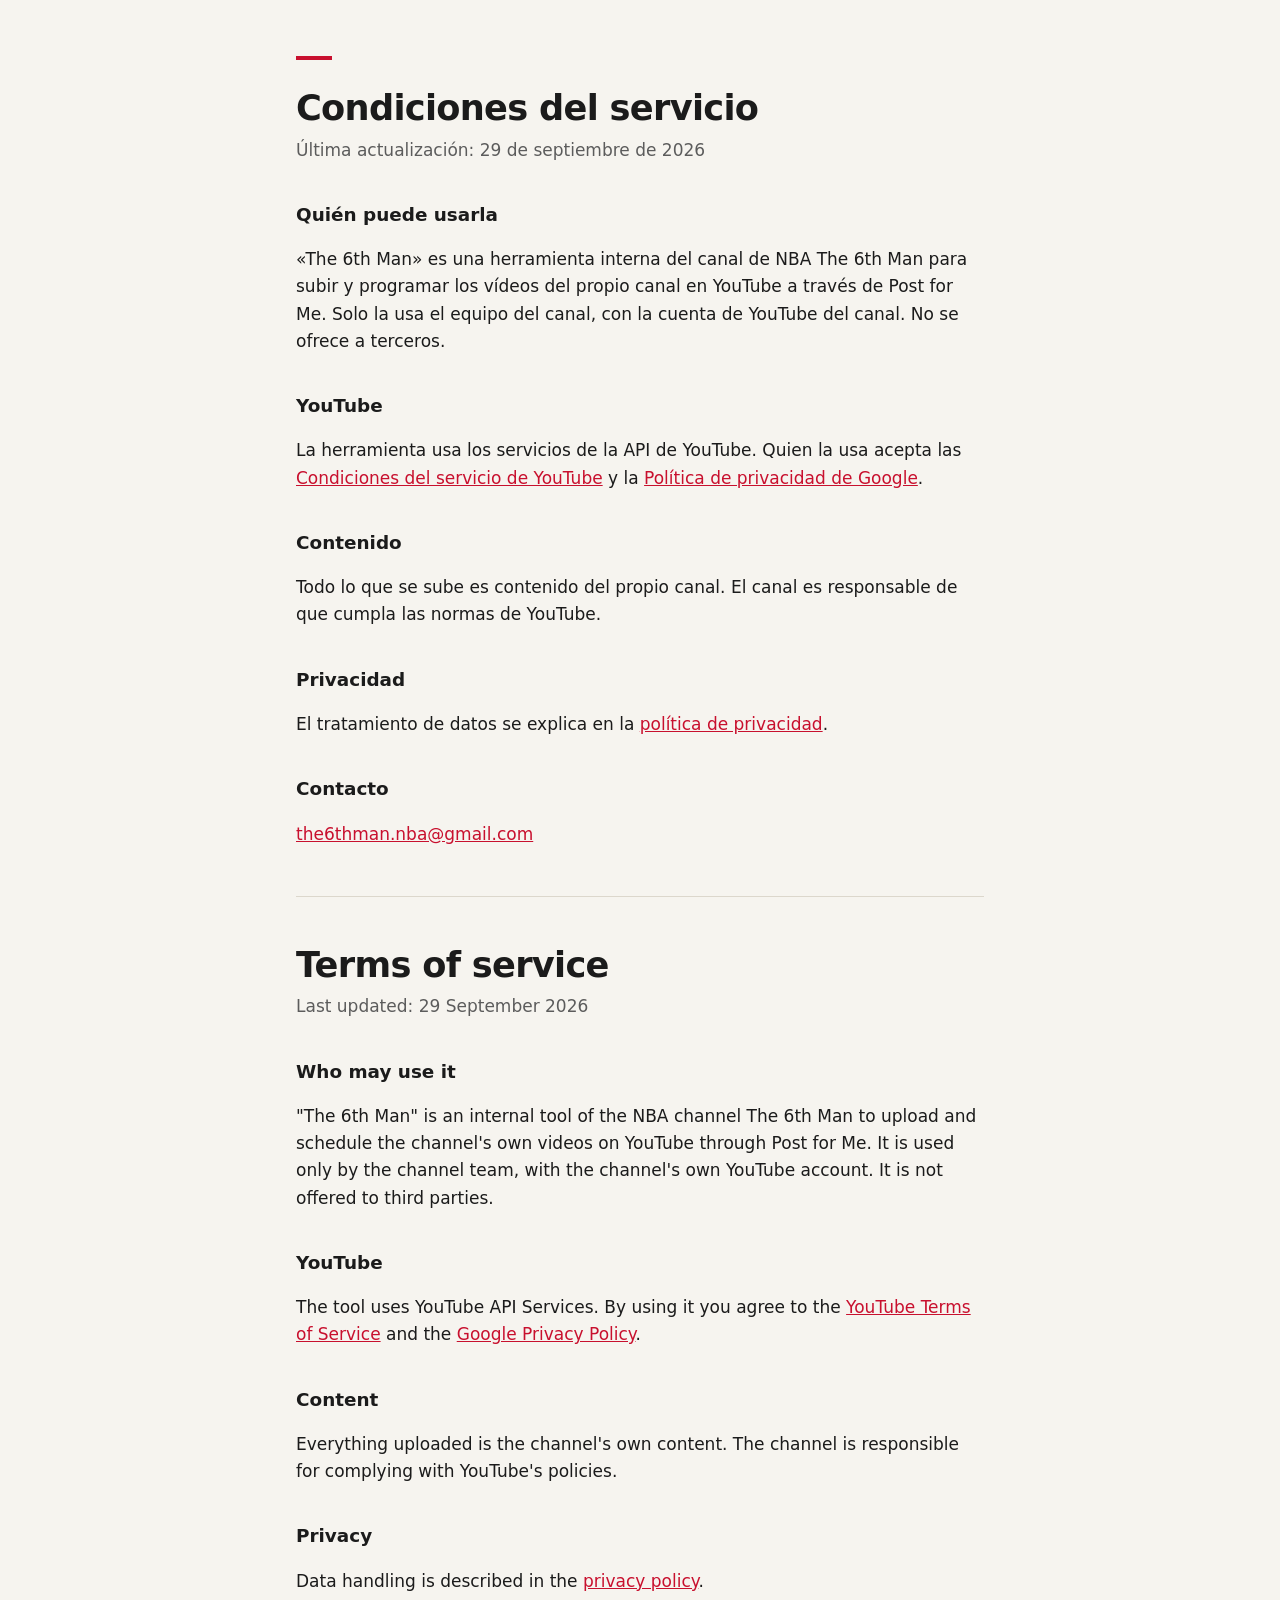
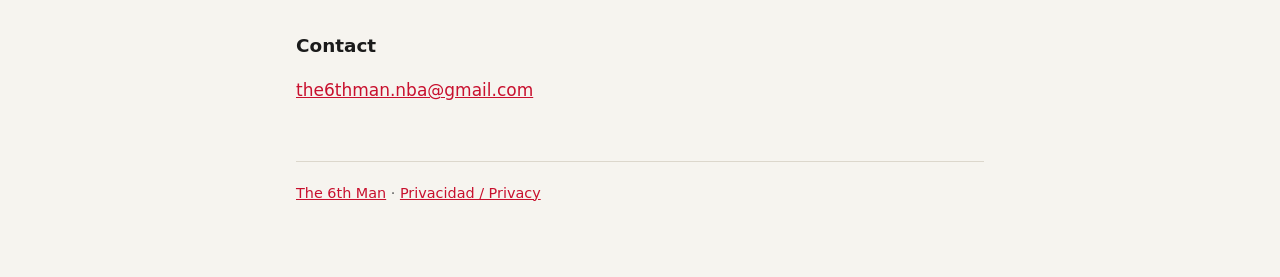
==== condiciones.html @ e8e2bcf0 "Página de condiciones del servicio La exige el formulario de auditoría de la API de YouTube.  Co-Aut" ====
<!doctype html>
<html lang="es">
<head>
  <meta charset="utf-8">
  <meta name="viewport" content="width=device-width, initial-scale=1">
  <title>Condiciones del servicio · The 6th Man</title>
  <meta name="description" content="Condiciones de uso de la herramienta de publicación de The 6th Man.">
  <link rel="stylesheet" href="estilo.css">
</head>
<body>
<main>
  <span class="marca"></span>
  <h1>Condiciones del servicio</h1>
  <p class="sub">Última actualización: 29 de septiembre de 2026</p>

  <h2>Quién puede usarla</h2>
  <p>«The 6th Man» es una herramienta interna del canal de NBA The 6th Man para subir y programar los
  vídeos del propio canal en YouTube a través de Post for Me. Solo la usa el equipo del canal, con la
  cuenta de YouTube del canal. No se ofrece a terceros.</p>

  <h2>YouTube</h2>
  <p>La herramienta usa los servicios de la API de YouTube. Quien la usa acepta las
  <a href="https://www.youtube.com/t/terms">Condiciones del servicio de YouTube</a> y la
  <a href="https://policies.google.com/privacy">Política de privacidad de Google</a>.</p>

  <h2>Contenido</h2>
  <p>Todo lo que se sube es contenido del propio canal. El canal es responsable de que cumpla las
  normas de YouTube.</p>

  <h2>Privacidad</h2>
  <p>El tratamiento de datos se explica en la <a href="privacidad.html">política de privacidad</a>.</p>

  <h2>Contacto</h2>
  <p><a href="mailto:the6thman.nba@gmail.com">the6thman.nba@gmail.com</a></p>

  <hr>

  <div lang="en">
    <h1>Terms of service</h1>
    <p class="sub">Last updated: 29 September 2026</p>

    <h2>Who may use it</h2>
    <p>"The 6th Man" is an internal tool of the NBA channel The 6th Man to upload and schedule the
    channel's own videos on YouTube through Post for Me. It is used only by the channel team, with the
    channel's own YouTube account. It is not offered to third parties.</p>

    <h2>YouTube</h2>
    <p>The tool uses YouTube API Services. By using it you agree to the
    <a href="https://www.youtube.com/t/terms">YouTube Terms of Service</a> and the
    <a href="https://policies.google.com/privacy">Google Privacy Policy</a>.</p>

    <h2>Content</h2>
    <p>Everything uploaded is the channel's own content. The channel is responsible for complying with
    YouTube's policies.</p>

    <h2>Privacy</h2>
    <p>Data handling is described in the <a href="privacidad.html">privacy policy</a>.</p>

    <h2>Contact</h2>
    <p><a href="mailto:the6thman.nba@gmail.com">the6thman.nba@gmail.com</a></p>
  </div>

  <footer><a href="index.html">The 6th Man</a> · <a href="privacidad.html">Privacidad / Privacy</a></footer>
</main>
</body>
</html>
---- estilo.css ----
:root {
  --fondo: #f6f4ef;
  --texto: #1b1b1b;
  --suave: #5c5c5c;
  --linea: #dcd7cc;
  --acento: #c8102e;
}
@media (prefers-color-scheme: dark) {
  :root {
    --fondo: #121212;
    --texto: #ececec;
    --suave: #a3a3a3;
    --linea: #2e2e2e;
    --acento: #ff4d5e;
  }
}
* { box-sizing: border-box; }
body {
  margin: 0;
  background: var(--fondo);
  color: var(--texto);
  font: 17px/1.6 system-ui, -apple-system, "Segoe UI", Roboto, sans-serif;
}
main { max-width: 720px; margin: 0 auto; padding: 56px 16px 72px; }
h1 { font-size: 2.2rem; line-height: 1.15; margin: 0 0 8px; letter-spacing: -0.02em; }
h2 { font-size: 1.15rem; margin: 36px 0 8px; }
p, li { color: var(--texto); }
.sub { color: var(--suave); margin: 0 0 32px; }
.marca { display: inline-block; width: 36px; height: 4px; background: var(--acento); margin-bottom: 20px; }
a { color: var(--acento); }
ul.redes { list-style: none; padding: 0; margin: 24px 0; display: grid; gap: 10px; }
ul.redes a { text-decoration: none; font-weight: 600; }
footer { margin-top: 56px; padding-top: 20px; border-top: 1px solid var(--linea); color: var(--suave); font-size: 0.9rem; }
hr { border: 0; border-top: 1px solid var(--linea); margin: 48px 0; }
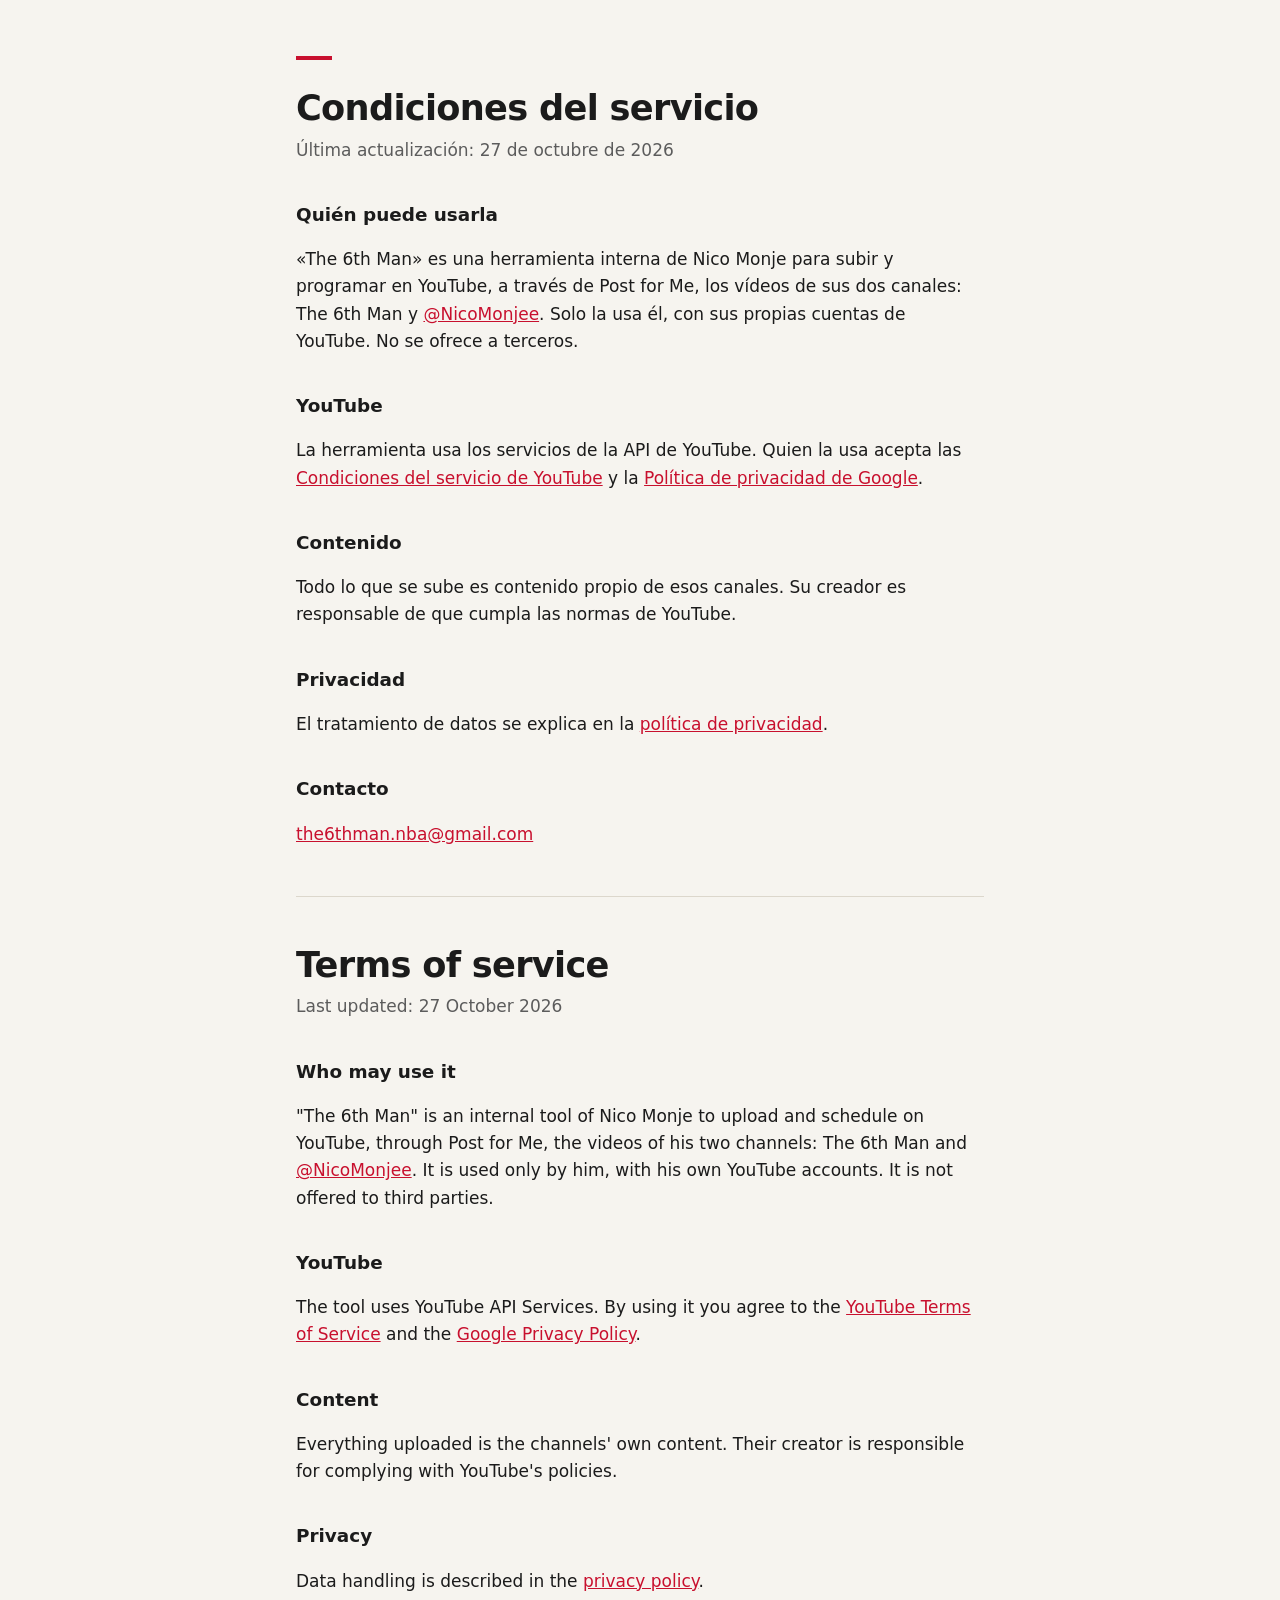
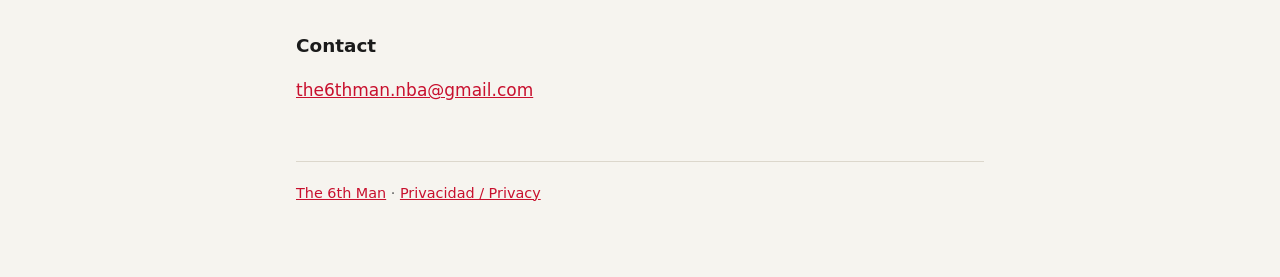
==== commit 9c864968: "Privacidad y condiciones: la herramienta sube a los dos canales (The 6th Man y @NicoMonjee) Co-Autho" ====
--- a/condiciones.html
+++ b/condiciones.html
@@ -11,12 +11,13 @@
 <main>
   <span class="marca"></span>
   <h1>Condiciones del servicio</h1>
-  <p class="sub">Última actualización: 29 de septiembre de 2026</p>
+  <p class="sub">Última actualización: 27 de octubre de 2026</p>
 
   <h2>Quién puede usarla</h2>
-  <p>«The 6th Man» es una herramienta interna del canal de NBA The 6th Man para subir y programar los
-  vídeos del propio canal en YouTube a través de Post for Me. Solo la usa el equipo del canal, con la
-  cuenta de YouTube del canal. No se ofrece a terceros.</p>
+  <p>«The 6th Man» es una herramienta interna de Nico Monje para subir y programar en YouTube, a
+  través de Post for Me, los vídeos de sus dos canales: The 6th Man y
+  <a href="https://www.youtube.com/@NicoMonjee">@NicoMonjee</a>. Solo la usa él, con sus propias
+  cuentas de YouTube. No se ofrece a terceros.</p>
 
   <h2>YouTube</h2>
   <p>La herramienta usa los servicios de la API de YouTube. Quien la usa acepta las
@@ -24,8 +25,8 @@
   <a href="https://policies.google.com/privacy">Política de privacidad de Google</a>.</p>
 
   <h2>Contenido</h2>
-  <p>Todo lo que se sube es contenido del propio canal. El canal es responsable de que cumpla las
-  normas de YouTube.</p>
+  <p>Todo lo que se sube es contenido propio de esos canales. Su creador es responsable de que cumpla
+  las normas de YouTube.</p>
 
   <h2>Privacidad</h2>
   <p>El tratamiento de datos se explica en la <a href="privacidad.html">política de privacidad</a>.</p>
@@ -37,12 +38,13 @@
 
   <div lang="en">
     <h1>Terms of service</h1>
-    <p class="sub">Last updated: 29 September 2026</p>
+    <p class="sub">Last updated: 27 October 2026</p>
 
     <h2>Who may use it</h2>
-    <p>"The 6th Man" is an internal tool of the NBA channel The 6th Man to upload and schedule the
-    channel's own videos on YouTube through Post for Me. It is used only by the channel team, with the
-    channel's own YouTube account. It is not offered to third parties.</p>
+    <p>"The 6th Man" is an internal tool of Nico Monje to upload and schedule on YouTube, through Post
+    for Me, the videos of his two channels: The 6th Man and
+    <a href="https://www.youtube.com/@NicoMonjee">@NicoMonjee</a>. It is used only by him, with his own
+    YouTube accounts. It is not offered to third parties.</p>
 
     <h2>YouTube</h2>
     <p>The tool uses YouTube API Services. By using it you agree to the
@@ -50,8 +52,8 @@
     <a href="https://policies.google.com/privacy">Google Privacy Policy</a>.</p>
 
     <h2>Content</h2>
-    <p>Everything uploaded is the channel's own content. The channel is responsible for complying with
-    YouTube's policies.</p>
+    <p>Everything uploaded is the channels' own content. Their creator is responsible for complying
+    with YouTube's policies.</p>
 
     <h2>Privacy</h2>
     <p>Data handling is described in the <a href="privacidad.html">privacy policy</a>.</p>
